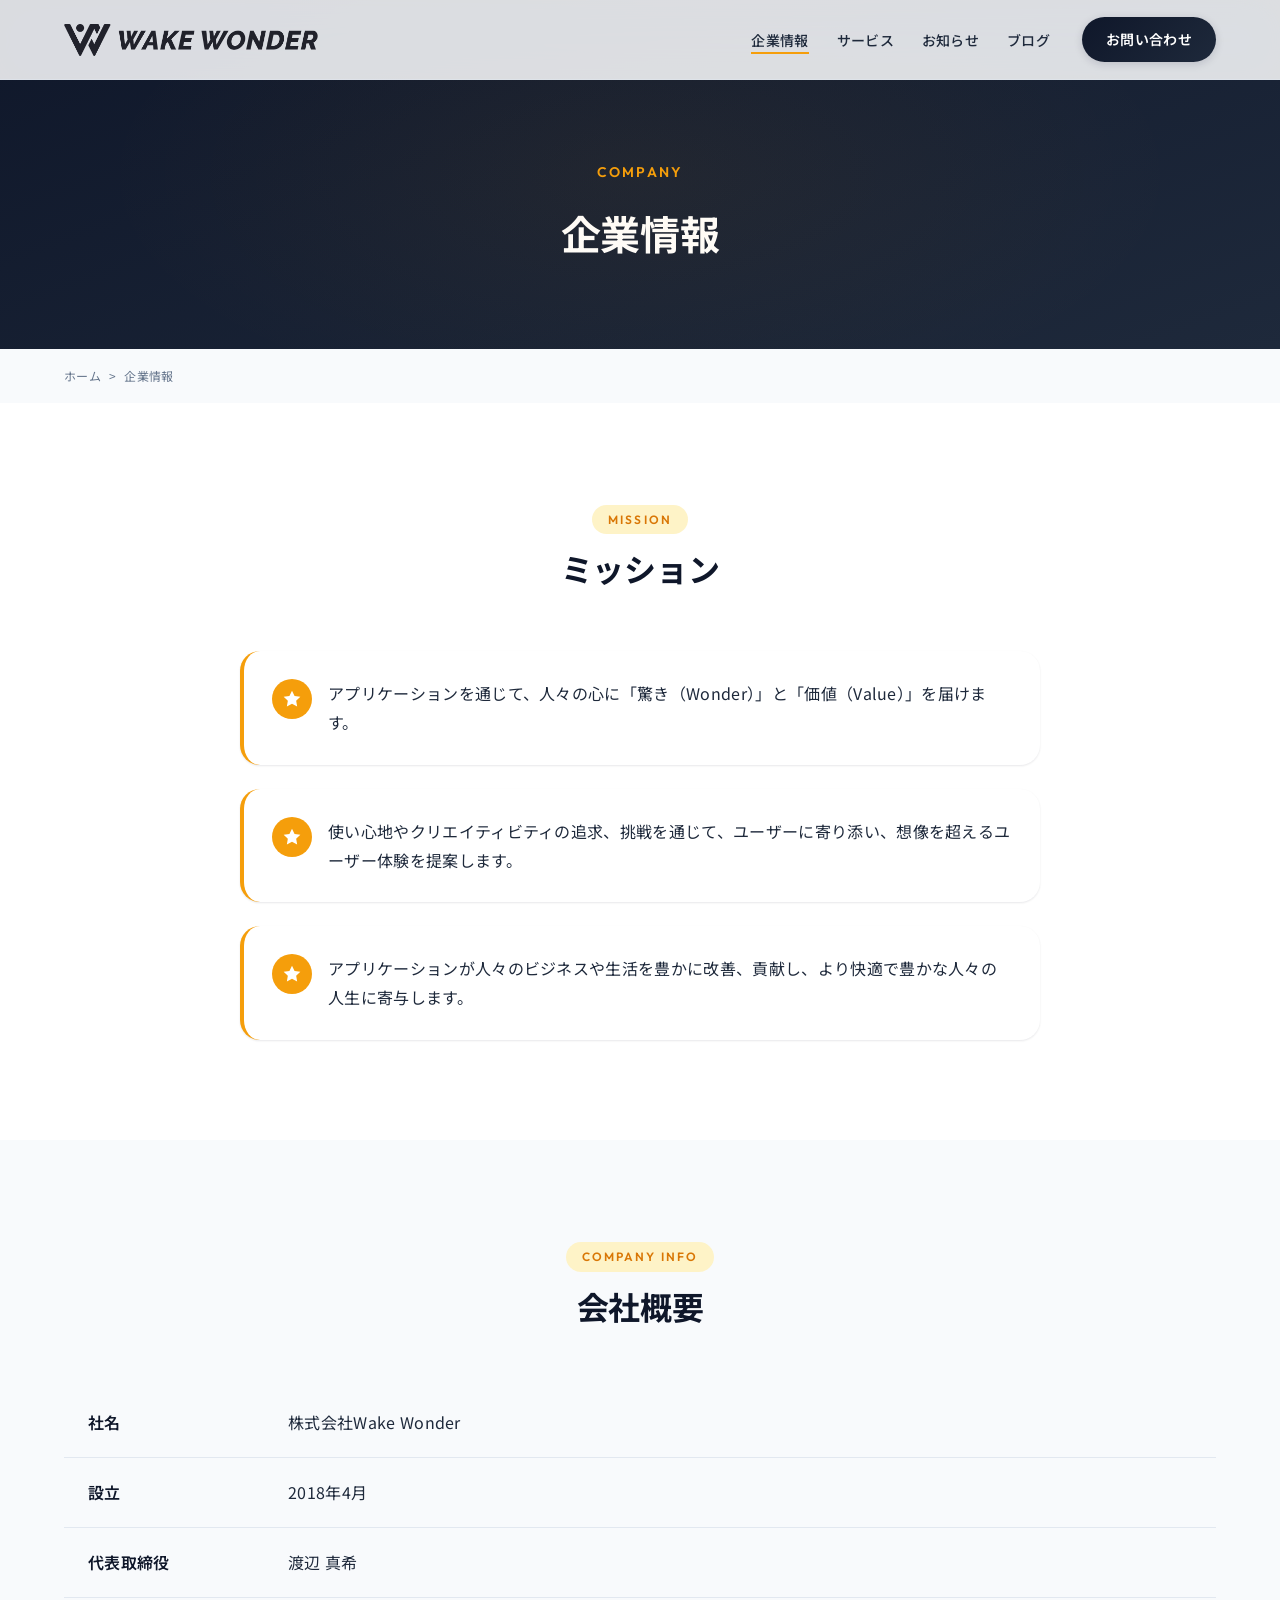
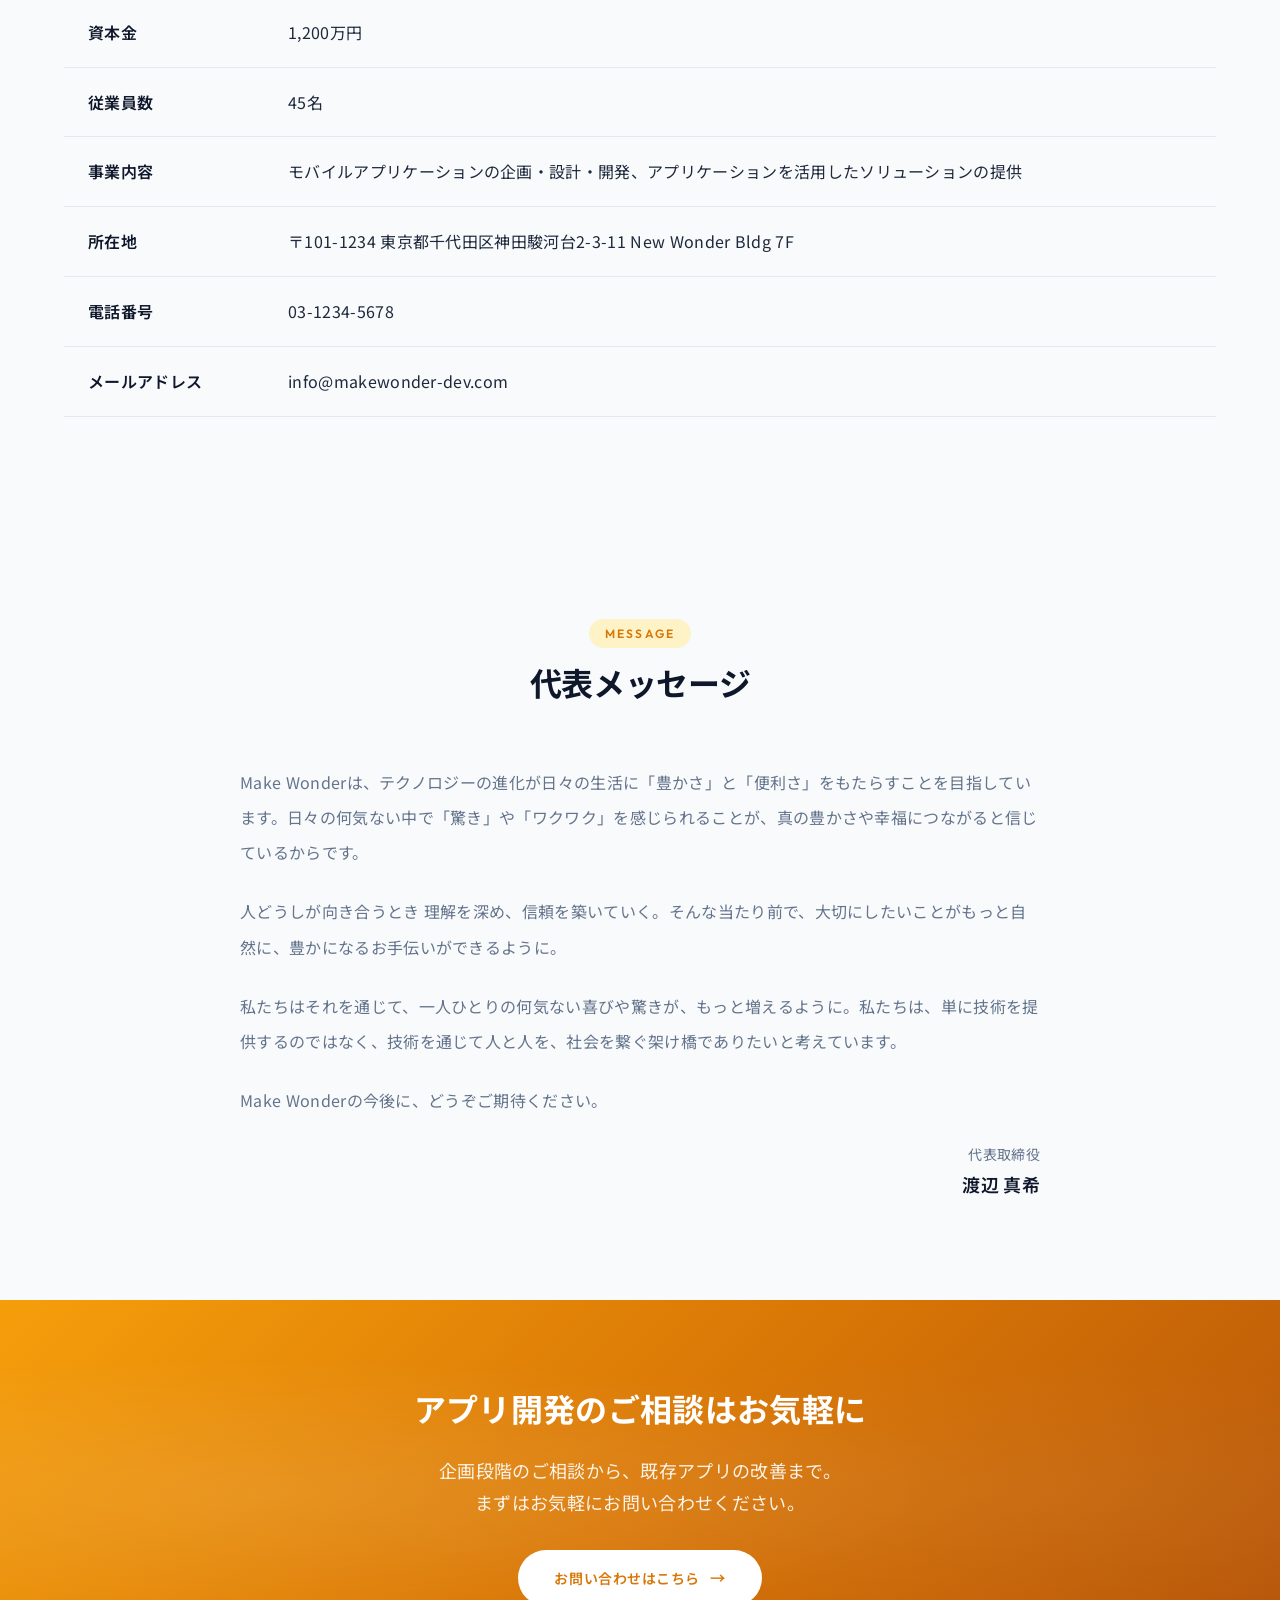
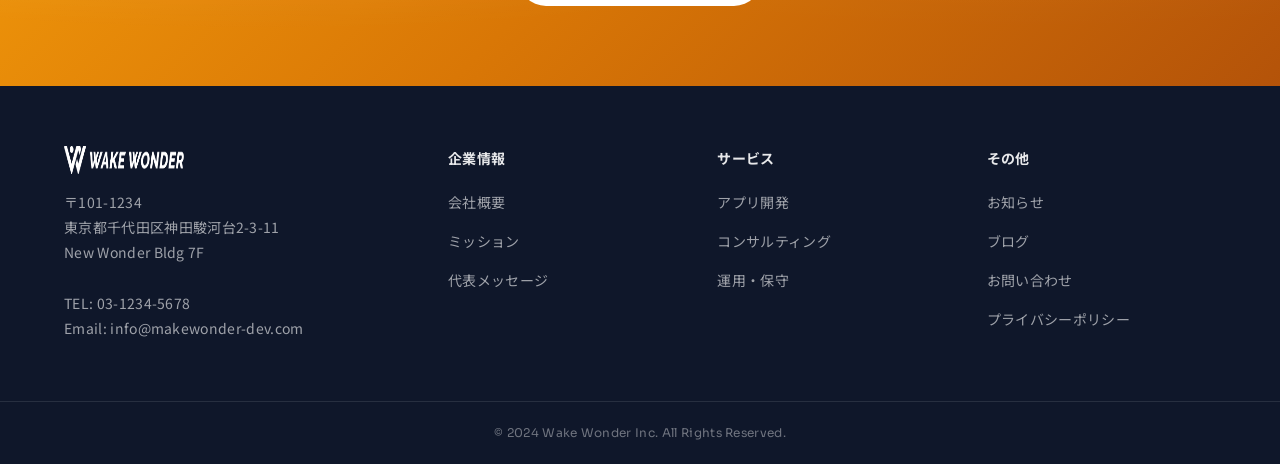
==== about.html @ 102b5c9b "Initial commit: Wake Wonder corporate site" ====
<!DOCTYPE html>
<html lang="ja">
<head>
  <meta charset="UTF-8">
  <meta name="viewport" content="width=device-width, initial-scale=1.0">
  <title>企業情報 | 株式会社Wake Wonder</title>
  <meta name="description" content="株式会社Wake Wonderの企業情報。ミッション、会社概要、代表メッセージをご紹介します。">
  <link rel="preconnect" href="https://fonts.googleapis.com">
  <link rel="preconnect" href="https://fonts.gstatic.com" crossorigin>
  <link href="https://fonts.googleapis.com/css2?family=Outfit:wght@400;600;700&family=Sora:wght@400;600;700&family=Noto+Sans+JP:wght@400;500;700&display=swap" rel="stylesheet">
  <link rel="stylesheet" href="css/style.css">
  <link rel="icon" href="images/favicon.svg" type="image/svg+xml">
  <meta property="og:title" content="企業情報 | 株式会社Wake Wonder">
  <meta property="og:description" content="株式会社Wake Wonderの企業情報。ミッション、会社概要、代表メッセージをご紹介します。">
  <meta property="og:type" content="website">
  <meta property="og:image" content="images/og-image.png">
  <meta name="twitter:card" content="summary_large_image">
</head>
<body>
  <div class="loading" id="loading"><div class="loading-spinner"></div></div>
  <a href="#main-content" class="skip-link">メインコンテンツへスキップ</a>
  <!-- Header -->
  <header class="header" id="header">
    <div class="header-inner">
      <a href="index.html" class="header-logo">
        <img src="images/logo.png" alt="Wake Wonder" width="120" height="32">
      </a>
      <nav class="header-nav" aria-label="メインナビゲーション">
        <ul class="header-nav__list">
          <li><a href="about.html" class="header-nav__link active">企業情報</a></li>
          <li><a href="service.html" class="header-nav__link">サービス</a></li>
          <li><a href="news.html" class="header-nav__link">お知らせ</a></li>
          <li><a href="blog.html" class="header-nav__link">ブログ</a></li>
        </ul>
        <a href="contact.html" class="header-nav__contact">お問い合わせ</a>
      </nav>
      <button class="hamburger" id="hamburger" aria-label="メニューを開く" aria-expanded="false">
        <span></span><span></span><span></span>
      </button>
    </div>
  </header>

  <!-- Mobile Nav -->
  <div class="mobile-overlay" id="mobileOverlay"></div>
  <nav class="mobile-nav" id="mobileNav" role="navigation" aria-label="モバイルナビゲーション">
    <ul class="mobile-nav__list">
      <li><a href="index.html" class="mobile-nav__link">ホーム</a></li>
      <li><a href="about.html" class="mobile-nav__link">企業情報</a></li>
      <li><a href="service.html" class="mobile-nav__link">サービス</a></li>
      <li><a href="news.html" class="mobile-nav__link">お知らせ</a></li>
      <li><a href="blog.html" class="mobile-nav__link">ブログ</a></li>
    </ul>
    <a href="contact.html" class="mobile-nav__contact">お問い合わせ</a>
  </nav>

  <main id="main-content">
    <!-- Page Header -->
    <section class="page-header">
      <span class="page-header__label">Company</span>
      <h1 class="page-header__title">企業情報</h1>
    </section>

    <!-- Breadcrumb -->
    <nav class="breadcrumb">
      <div class="container">
        <ol class="breadcrumb__list">
          <li><a href="index.html">ホーム</a></li>
          <li>企業情報</li>
        </ol>
      </div>
    </nav>

    <!-- Mission -->
    <section class="section" id="mission">
      <div class="container">
        <div class="section-header fade-in">
          <span class="section-label">Mission</span>
          <h2 class="section-title">ミッション</h2>
        </div>
        <div class="mission-list fade-in">
          <div class="mission-item">
            <div class="mission-item__icon"><svg viewBox="0 0 24 24" width="20" height="20" fill="currentColor"><polygon points="12 2 15.09 8.26 22 9.27 17 14.14 18.18 21.02 12 17.77 5.82 21.02 7 14.14 2 9.27 8.91 8.26"/></svg></div>
            <p class="mission-item__text">アプリケーションを通じて、人々の心に「驚き（Wonder）」と「価値（Value）」を届けます。</p>
          </div>
          <div class="mission-item">
            <div class="mission-item__icon"><svg viewBox="0 0 24 24" width="20" height="20" fill="currentColor"><polygon points="12 2 15.09 8.26 22 9.27 17 14.14 18.18 21.02 12 17.77 5.82 21.02 7 14.14 2 9.27 8.91 8.26"/></svg></div>
            <p class="mission-item__text">使い心地やクリエイティビティの追求、挑戦を通じて、ユーザーに寄り添い、想像を超えるユーザー体験を提案します。</p>
          </div>
          <div class="mission-item">
            <div class="mission-item__icon"><svg viewBox="0 0 24 24" width="20" height="20" fill="currentColor"><polygon points="12 2 15.09 8.26 22 9.27 17 14.14 18.18 21.02 12 17.77 5.82 21.02 7 14.14 2 9.27 8.91 8.26"/></svg></div>
            <p class="mission-item__text">アプリケーションが人々のビジネスや生活を豊かに改善、貢献し、より快適で豊かな人々の人生に寄与します。</p>
          </div>
        </div>
      </div>
    </section>

    <!-- Company Info -->
    <section class="section section--bg-light">
      <div class="container">
        <div class="section-header fade-in">
          <span class="section-label">Company Info</span>
          <h2 class="section-title">会社概要</h2>
        </div>
        <div class="fade-in">
          <table class="company-table">
            <tbody>
              <tr><th>社名</th><td>株式会社Wake Wonder</td></tr>
              <tr><th>設立</th><td>2018年4月</td></tr>
              <tr><th>代表取締役</th><td>渡辺 真希</td></tr>
              <tr><th>資本金</th><td>1,200万円</td></tr>
              <tr><th>従業員数</th><td>45名</td></tr>
              <tr><th>事業内容</th><td>モバイルアプリケーションの企画・設計・開発、アプリケーションを活用したソリューションの提供</td></tr>
              <tr><th>所在地</th><td>〒101-1234 東京都千代田区神田駿河台2-3-11 New Wonder Bldg 7F</td></tr>
              <tr><th>電話番号</th><td>03-1234-5678</td></tr>
              <tr><th>メールアドレス</th><td>info@makewonder-dev.com</td></tr>
            </tbody>
          </table>
        </div>
      </div>
    </section>

    <!-- CEO Message -->
    <section class="section message-section" id="message">
      <div class="container">
        <div class="section-header fade-in">
          <span class="section-label">Message</span>
          <h2 class="section-title">代表メッセージ</h2>
        </div>
        <div class="message-inner fade-in">
          <p class="message-text">Make Wonderは、テクノロジーの進化が日々の生活に「豊かさ」と「便利さ」をもたらすことを目指しています。日々の何気ない中で「驚き」や「ワクワク」を感じられることが、真の豊かさや幸福につながると信じているからです。</p>
          <p class="message-text">人どうしが向き合うとき 理解を深め、信頼を築いていく。そんな当たり前で、大切にしたいことがもっと自然に、豊かになるお手伝いができるように。</p>
          <p class="message-text">私たちはそれを通じて、一人ひとりの何気ない喜びや驚きが、もっと増えるように。私たちは、単に技術を提供するのではなく、技術を通じて人と人を、社会を繋ぐ架け橋でありたいと考えています。</p>
          <p class="message-text">Make Wonderの今後に、どうぞご期待ください。</p>
          <div class="message-name">
            <span>代表取締役</span>
            渡辺 真希
          </div>
        </div>
      </div>
    </section>

    <!-- CTA -->
    <section class="cta">
      <div class="container fade-in">
        <h2 class="cta__title">アプリ開発のご相談はお気軽に</h2>
        <p class="cta__text">企画段階のご相談から、既存アプリの改善まで。<br>まずはお気軽にお問い合わせください。</p>
        <a href="contact.html" class="btn btn-arrow">お問い合わせはこちら</a>
      </div>
    </section>
  </main>

  <!-- Footer -->
  <footer class="footer" aria-label="フッターナビゲーション">
    <div class="footer-inner">
      <div class="footer-brand">
        <div class="footer-brand__logo">
          <img src="images/logo.png" alt="Wake Wonder" width="120" height="32">
        </div>
        <p class="footer-brand__address">
          〒101-1234<br>東京都千代田区神田駿河台2-3-11<br>New Wonder Bldg 7F<br><br>
          TEL: 03-1234-5678<br>Email: info@makewonder-dev.com
        </p>
      </div>
      <div class="footer-nav">
        <h3 class="footer-nav__title">企業情報</h3>
        <ul class="footer-nav__list">
          <li><a href="about.html" class="footer-nav__link">会社概要</a></li>
          <li><a href="about.html#mission" class="footer-nav__link">ミッション</a></li>
          <li><a href="about.html#message" class="footer-nav__link">代表メッセージ</a></li>
        </ul>
      </div>
      <div class="footer-nav">
        <h3 class="footer-nav__title">サービス</h3>
        <ul class="footer-nav__list">
          <li><a href="service.html" class="footer-nav__link">アプリ開発</a></li>
          <li><a href="service.html" class="footer-nav__link">コンサルティング</a></li>
          <li><a href="service.html" class="footer-nav__link">運用・保守</a></li>
        </ul>
      </div>
      <div class="footer-nav">
        <h3 class="footer-nav__title">その他</h3>
        <ul class="footer-nav__list">
          <li><a href="news.html" class="footer-nav__link">お知らせ</a></li>
          <li><a href="blog.html" class="footer-nav__link">ブログ</a></li>
          <li><a href="contact.html" class="footer-nav__link">お問い合わせ</a></li>
          <li><a href="privacy.html" class="footer-nav__link">プライバシーポリシー</a></li>
        </ul>
      </div>
    </div>
    <div class="footer-bottom">
      <p class="footer-bottom__text">&copy; 2024 Wake Wonder Inc. All Rights Reserved.</p>
    </div>
  </footer>
  <script src="js/main.js"></script>
  <button class="page-top" id="pageTop" aria-label="ページトップへ戻る">
    <svg width="20" height="20" viewBox="0 0 24 24" fill="none" stroke="currentColor" stroke-width="2.5" stroke-linecap="round" stroke-linejoin="round"><path d="m18 15-6-6-6 6"/></svg>
  </button>
</body>
</html>
---- css/style.css ----
/* ============================================
   Wake Wonder Corporate Site - Global Styles
   ============================================ */

/* --- CSS Variables --- */
:root {
  --color-primary: #0f172a;
  --color-primary-light: #1e293b;
  --color-accent: #f59e0b;
  --color-accent-light: #fef3c7;
  --color-accent-dark: #d97706;
  --color-accent-glow: rgba(245, 158, 11, 0.15);
  --color-text: #1e293b;
  --color-text-light: #64748b;
  --color-text-white: #ffffff;
  --color-bg: #ffffff;
  --color-bg-light: #f8fafc;
  --color-bg-warm: #fffbeb;
  --color-bg-dark: #0f172a;
  --color-border: #e2e8f0;
  --color-border-light: #f1f5f9;
  --font-family: "Noto Sans JP", "Hiragino Kaku Gothic ProN", "Hiragino Sans", Meiryo, sans-serif;
  --font-family-en: "Sora", "Helvetica Neue", sans-serif;
  --font-family-display: "Outfit", var(--font-family-en);
  --font-size-xs: 0.75rem;
  --font-size-sm: 0.875rem;
  --font-size-base: 1rem;
  --font-size-md: 1.125rem;
  --font-size-lg: 1.25rem;
  --font-size-xl: 1.5rem;
  --font-size-2xl: 2rem;
  --font-size-3xl: 2.5rem;
  --font-size-4xl: 3rem;
  --max-width: 1200px;
  --header-height: 80px;
  --section-padding: 100px;
  --border-radius: 12px;
  --border-radius-lg: 20px;
  --transition: 0.35s cubic-bezier(0.4, 0, 0.2, 1);
  --transition-bounce: 0.5s cubic-bezier(0.34, 1.56, 0.64, 1);
  --shadow-sm: 0 1px 3px rgba(15, 23, 42, 0.04), 0 1px 2px rgba(15, 23, 42, 0.06);
  --shadow-md: 0 4px 6px rgba(15, 23, 42, 0.04), 0 10px 15px rgba(15, 23, 42, 0.08);
  --shadow-lg: 0 10px 25px rgba(15, 23, 42, 0.06), 0 20px 48px rgba(15, 23, 42, 0.1);
  --shadow-glow: 0 0 0 1px var(--color-accent-glow), 0 4px 24px var(--color-accent-glow);
}

/* --- Reset & Base --- */
*,
*::before,
*::after {
  margin: 0;
  padding: 0;
  box-sizing: border-box;
}

html {
  scroll-behavior: smooth;
  font-size: 16px;
}

body {
  font-family: var(--font-family);
  color: var(--color-text);
  background-color: var(--color-bg);
  line-height: 1.8;
  -webkit-font-smoothing: antialiased;
  -moz-osx-font-smoothing: grayscale;
  overflow-x: hidden;
  letter-spacing: 0.02em;
}

img {
  max-width: 100%;
  height: auto;
  display: block;
}

a {
  color: inherit;
  text-decoration: none;
  transition: var(--transition);
}

ul, ol {
  list-style: none;
}

button {
  border: none;
  background: none;
  cursor: pointer;
  font-family: inherit;
}

/* --- Skip Link --- */
.skip-link {
  position: absolute;
  top: -100%;
  left: 16px;
  background: var(--color-accent);
  color: #fff;
  padding: 12px 24px;
  border-radius: 0 0 8px 8px;
  z-index: 9999;
  font-weight: 600;
  transition: top 0.3s ease;
}
.skip-link:focus {
  top: 0;
}

/* --- Focus Visible --- */
*:focus-visible {
  outline: 3px solid var(--color-accent);
  outline-offset: 2px;
}

/* --- Utility --- */
.container {
  width: 100%;
  max-width: var(--max-width);
  margin: 0 auto;
  padding: 0 24px;
}

.section {
  padding: var(--section-padding) 0;
}

.section--bg-light {
  background-color: var(--color-bg-light);
}

.section-header {
  text-align: center;
  margin-bottom: 60px;
}

.section-label {
  display: inline-block;
  font-family: var(--font-family-display);
  font-size: var(--font-size-xs);
  font-weight: 600;
  color: var(--color-accent-dark);
  letter-spacing: 0.18em;
  text-transform: uppercase;
  margin-bottom: 12px;
  background: var(--color-accent-light);
  padding: 4px 16px;
  border-radius: 50px;
}

.section-title {
  font-size: var(--font-size-2xl);
  font-weight: 700;
  color: var(--color-primary);
  line-height: 1.4;
  letter-spacing: -0.01em;
}

.section-title--white {
  color: var(--color-text-white);
}

.pc-only { display: inline; }
.sp-only { display: none; }

.btn {
  display: inline-flex;
  align-items: center;
  justify-content: center;
  gap: 10px;
  padding: 14px 36px;
  font-size: var(--font-size-sm);
  font-weight: 600;
  border-radius: 50px;
  transition: var(--transition);
  letter-spacing: 0.04em;
  position: relative;
  overflow: hidden;
}

.btn-primary {
  background: linear-gradient(135deg, var(--color-accent) 0%, var(--color-accent-dark) 100%);
  color: var(--color-text-white);
  box-shadow: 0 2px 12px rgba(245, 158, 11, 0.25);
}

.btn-primary:hover {
  transform: translateY(-2px);
  box-shadow: 0 6px 24px rgba(245, 158, 11, 0.35);
  filter: brightness(1.05);
}

.btn-outline {
  background-color: transparent;
  color: var(--color-primary);
  border: 1.5px solid var(--color-border);
}

.btn-outline:hover {
  background-color: var(--color-primary);
  color: var(--color-text-white);
  border-color: var(--color-primary);
  transform: translateY(-2px);
  box-shadow: var(--shadow-md);
}

.btn-outline--white {
  color: var(--color-text-white);
  border-color: rgba(255, 255, 255, 0.4);
}

.btn-outline--white:hover {
  background-color: var(--color-text-white);
  color: var(--color-primary);
  border-color: var(--color-text-white);
}

.btn-arrow::after {
  content: "\2192";
  font-size: 1.1em;
  transition: transform var(--transition);
}

.btn-arrow:hover::after {
  transform: translateX(5px);
}

/* --- Loading Overlay --- */
.loading {
  position: fixed;
  top: 0;
  left: 0;
  width: 100%;
  height: 100%;
  background: var(--color-bg);
  display: flex;
  align-items: center;
  justify-content: center;
  z-index: 10000;
  transition: opacity 0.5s ease, visibility 0.5s ease;
}
.loading.hidden {
  opacity: 0;
  visibility: hidden;
}
.loading-spinner {
  width: 40px;
  height: 40px;
  border: 3px solid var(--color-border-light);
  border-top-color: var(--color-accent);
  border-radius: 50%;
  animation: spin 0.7s linear infinite;
}
@keyframes spin {
  to { transform: rotate(360deg); }
}

/* --- Page Top Button --- */
.page-top {
  position: fixed;
  bottom: 32px;
  right: 32px;
  width: 48px;
  height: 48px;
  background: var(--color-primary);
  color: var(--color-text-white);
  border-radius: 14px;
  display: flex;
  align-items: center;
  justify-content: center;
  font-size: 20px;
  z-index: 900;
  opacity: 0;
  visibility: hidden;
  transition: var(--transition);
  box-shadow: var(--shadow-lg);
  cursor: pointer;
  border: none;
  transform: translateY(16px);
}
.page-top.visible {
  opacity: 1;
  visibility: visible;
  transform: translateY(0);
}
.page-top:hover {
  background: var(--color-accent);
  transform: translateY(-4px);
  box-shadow: 0 8px 24px rgba(245, 158, 11, 0.3);
}

/* --- Header --- */
.header {
  position: fixed;
  top: 0;
  left: 0;
  width: 100%;
  height: var(--header-height);
  background-color: rgba(255, 255, 255, 0.85);
  backdrop-filter: blur(20px) saturate(180%);
  -webkit-backdrop-filter: blur(20px) saturate(180%);
  z-index: 1000;
  border-bottom: 1px solid rgba(226, 232, 240, 0.6);
  transition: var(--transition);
}

.header-inner {
  display: flex;
  align-items: center;
  justify-content: space-between;
  height: 100%;
  max-width: var(--max-width);
  margin: 0 auto;
  padding: 0 24px;
}

.header-logo img {
  height: 32px;
  width: auto;
}

.header-nav {
  display: flex;
  align-items: center;
  gap: 32px;
}

.header-nav__list {
  display: flex;
  gap: 28px;
}

.header-nav__link {
  font-size: var(--font-size-sm);
  font-weight: 500;
  color: var(--color-text);
  position: relative;
  padding: 4px 0;
}

.header-nav__link::after {
  content: "";
  position: absolute;
  bottom: 0;
  left: 0;
  width: 0;
  height: 2px;
  background-color: var(--color-accent);
  transition: width var(--transition);
}

.header-nav__link:hover::after,
.header-nav__link.active::after {
  width: 100%;
}

.header-nav__contact {
  padding: 10px 24px;
  font-size: var(--font-size-sm);
  background: linear-gradient(135deg, var(--color-primary) 0%, var(--color-primary-light) 100%);
  color: var(--color-text-white);
  border-radius: 50px;
  font-weight: 600;
  box-shadow: 0 2px 8px rgba(15, 23, 42, 0.15);
}

.header-nav__contact:hover {
  box-shadow: 0 4px 16px rgba(15, 23, 42, 0.25);
  transform: translateY(-1px);
}

/* --- Hamburger (SP) --- */
.hamburger {
  display: none;
  flex-direction: column;
  gap: 6px;
  width: 28px;
  cursor: pointer;
  z-index: 1001;
}

.hamburger span {
  display: block;
  width: 100%;
  height: 2px;
  background-color: var(--color-primary);
  transition: var(--transition);
}

.hamburger.active span:nth-child(1) {
  transform: rotate(45deg) translate(6px, 6px);
}

.hamburger.active span:nth-child(2) {
  opacity: 0;
}

.hamburger.active span:nth-child(3) {
  transform: rotate(-45deg) translate(6px, -6px);
}

/* --- Mobile Nav --- */
.mobile-nav {
  display: none;
  position: fixed;
  top: 0;
  right: -100%;
  width: 80%;
  max-width: 400px;
  height: 100vh;
  background-color: var(--color-bg);
  z-index: 999;
  padding: 100px 32px 40px;
  transition: right 0.4s ease;
  box-shadow: var(--shadow-lg);
}

.mobile-nav.open {
  right: 0;
}

.mobile-nav__list {
  display: flex;
  flex-direction: column;
  gap: 4px;
}

.mobile-nav__link {
  display: block;
  padding: 16px 0;
  font-size: var(--font-size-md);
  font-weight: 500;
  border-bottom: 1px solid var(--color-border-light);
}

.mobile-nav__contact {
  display: block;
  text-align: center;
  margin-top: 32px;
  padding: 16px;
  background-color: var(--color-accent);
  color: var(--color-text-white);
  border-radius: 50px;
  font-weight: 600;
  font-size: var(--font-size-md);
}

.mobile-overlay {
  display: none;
  position: fixed;
  top: 0;
  left: 0;
  width: 100%;
  height: 100%;
  background-color: rgba(0, 0, 0, 0.5);
  z-index: 998;
  opacity: 0;
  transition: opacity 0.3s ease;
}

.mobile-overlay.active {
  opacity: 1;
}

/* --- Hero --- */
.hero {
  position: relative;
  min-height: 100vh;
  display: flex;
  align-items: center;
  padding-top: var(--header-height);
  background: linear-gradient(160deg, #0f172a 0%, #1e293b 40%, #0f172a 100%);
  overflow: hidden;
}

.hero::before {
  content: "";
  position: absolute;
  top: -30%;
  right: -15%;
  width: 70%;
  height: 160%;
  background: radial-gradient(ellipse, rgba(245, 158, 11, 0.1) 0%, rgba(245, 158, 11, 0.03) 40%, transparent 70%);
  pointer-events: none;
}

.hero::after {
  content: "";
  position: absolute;
  bottom: -20%;
  left: -15%;
  width: 60%;
  height: 140%;
  background: radial-gradient(ellipse, rgba(59, 130, 246, 0.06) 0%, transparent 60%);
  pointer-events: none;
  animation: float-glow 10s ease-in-out infinite alternate;
}
@keyframes float-glow {
  0% { transform: translate(0, 0) scale(1); opacity: 0.6; }
  100% { transform: translate(40px, -30px) scale(1.15); opacity: 1; }
}

.hero-pattern {
  position: absolute;
  inset: 0;
  background-image:
    radial-gradient(rgba(255, 255, 255, 0.03) 1px, transparent 1px);
  background-size: 32px 32px;
  pointer-events: none;
  mask-image: radial-gradient(ellipse 80% 60% at 50% 50%, black 40%, transparent 100%);
  -webkit-mask-image: radial-gradient(ellipse 80% 60% at 50% 50%, black 40%, transparent 100%);
}

.hero-inner {
  display: flex;
  align-items: center;
  justify-content: space-between;
  gap: 60px;
  width: 100%;
  max-width: var(--max-width);
  margin: 0 auto;
  padding: 0 24px;
}

.hero-content {
  flex: 1;
  max-width: 560px;
}

.hero-catchcopy {
  font-size: clamp(1.75rem, 4vw, 2.75rem);
  font-weight: 700;
  color: var(--color-text-white);
  line-height: 1.5;
  margin-bottom: 24px;
  letter-spacing: -0.02em;
}

.hero-catchcopy .accent {
  color: var(--color-accent);
  background: linear-gradient(135deg, #f59e0b, #fbbf24);
  -webkit-background-clip: text;
  -webkit-text-fill-color: transparent;
  background-clip: text;
}

.hero-description {
  font-size: var(--font-size-md);
  color: rgba(255, 255, 255, 0.75);
  line-height: 1.8;
  margin-bottom: 40px;
}

.hero-buttons {
  display: flex;
  gap: 16px;
  flex-wrap: wrap;
}

.hero-visual {
  flex: 1;
  max-width: 480px;
  display: flex;
  justify-content: center;
  align-items: center;
}

.hero-visual img {
  width: 100%;
  max-width: 400px;
  filter: drop-shadow(0 20px 60px rgba(0, 0, 0, 0.4)) drop-shadow(0 0 80px rgba(245, 158, 11, 0.08));
  animation: float 6s ease-in-out infinite;
}
@keyframes float {
  0%, 100% { transform: translateY(0) rotate(0deg); }
  50% { transform: translateY(-14px) rotate(0.5deg); }
}

/* --- About (Top) --- */
.about-top {
  background-color: var(--color-bg-light);
}

.about-top__inner {
  display: flex;
  align-items: center;
  gap: 60px;
}

.about-top__image {
  flex: 1;
  border-radius: var(--border-radius-lg);
  overflow: hidden;
}

.about-top__image img {
  width: 100%;
  border-radius: var(--border-radius-lg);
}

.about-top__content {
  flex: 1;
}

.about-top__text {
  font-size: var(--font-size-base);
  color: var(--color-text-light);
  margin-bottom: 32px;
  line-height: 2;
}

/* --- Numbers / Counter Section --- */
.numbers {
  background-color: var(--color-bg);
  padding: 72px 0;
  position: relative;
}
.numbers::before {
  content: "";
  position: absolute;
  inset: 0;
  background: linear-gradient(180deg, var(--color-bg-light) 0%, var(--color-bg) 100%);
  pointer-events: none;
}
.numbers .container {
  position: relative;
}
.numbers-grid {
  display: grid;
  grid-template-columns: repeat(4, 1fr);
  gap: 32px;
  text-align: center;
}
.numbers-item {
  position: relative;
  padding: 24px 16px;
}
.numbers-item::after {
  content: "";
  position: absolute;
  right: 0;
  top: 20%;
  height: 60%;
  width: 1px;
  background: var(--color-border);
}
.numbers-item:last-child::after {
  display: none;
}
.numbers-item__value {
  font-family: var(--font-family-display);
  font-size: var(--font-size-4xl);
  font-weight: 700;
  color: var(--color-accent);
  line-height: 1.2;
  letter-spacing: -0.02em;
}
.numbers-item__value .unit {
  font-size: var(--font-size-lg);
  margin-left: 4px;
}
.numbers-item__label {
  font-size: var(--font-size-sm);
  color: var(--color-text-light);
  margin-top: 8px;
}

/* --- Service (Top) --- */
.service-cards {
  display: grid;
  grid-template-columns: repeat(3, 1fr);
  gap: 32px;
}

.service-card {
  background-color: var(--color-bg);
  border: 1px solid var(--color-border-light);
  border-radius: var(--border-radius-lg);
  padding: 44px 32px;
  text-align: center;
  transition: var(--transition);
  position: relative;
}

.service-card::before {
  content: "";
  position: absolute;
  top: 0;
  left: 0;
  right: 0;
  height: 3px;
  background: linear-gradient(90deg, var(--color-accent), var(--color-accent-dark));
  border-radius: var(--border-radius-lg) var(--border-radius-lg) 0 0;
  opacity: 0;
  transition: opacity var(--transition);
}

.service-card:hover {
  transform: translateY(-6px);
  box-shadow: var(--shadow-lg);
  border-color: transparent;
}

.service-card:hover::before {
  opacity: 1;
}

.service-card__icon {
  width: 64px;
  height: 64px;
  margin: 0 auto 24px;
  background: linear-gradient(135deg, var(--color-accent-light) 0%, var(--color-bg-warm) 100%);
  border-radius: 16px;
  display: flex;
  align-items: center;
  justify-content: center;
  font-size: 28px;
  transition: var(--transition);
}

.service-card:hover .service-card__icon {
  transform: scale(1.08);
}

.service-card__icon svg {
  width: 32px;
  height: 32px;
  stroke: var(--color-accent-dark);
  fill: none;
  stroke-width: 1.5;
  stroke-linecap: round;
  stroke-linejoin: round;
}

.service-card__title {
  font-size: var(--font-size-lg);
  font-weight: 700;
  color: var(--color-primary);
  margin-bottom: 12px;
}

.service-card__text {
  font-size: var(--font-size-sm);
  color: var(--color-text-light);
  line-height: 1.8;
}

/* --- Product (OHAI) --- */
.product {
  background: linear-gradient(160deg, #0f172a 0%, #1e293b 50%, #0f172a 100%);
  color: var(--color-text-white);
  position: relative;
  overflow: hidden;
}

.product::before {
  content: "";
  position: absolute;
  top: 0;
  right: 0;
  width: 50%;
  height: 100%;
  background: radial-gradient(ellipse at 70% 50%, rgba(245, 158, 11, 0.06) 0%, transparent 60%);
  pointer-events: none;
}

.product-inner {
  display: flex;
  align-items: center;
  gap: 60px;
}

.product-content {
  flex: 1;
}

.product-content .section-label {
  color: var(--color-accent);
}

.product-description {
  font-size: var(--font-size-base);
  color: rgba(255, 255, 255, 0.8);
  line-height: 2;
  margin-bottom: 32px;
}

.product-badge {
  display: inline-flex;
  align-items: center;
  gap: 8px;
  background-color: rgba(245, 166, 35, 0.15);
  border: 1px solid rgba(245, 166, 35, 0.3);
  color: var(--color-accent);
  padding: 8px 20px;
  border-radius: 50px;
  font-size: var(--font-size-sm);
  font-weight: 600;
  margin-bottom: 24px;
}

.product-visual {
  flex: 1;
  display: flex;
  justify-content: center;
}

.product-visual img {
  max-width: 380px;
  width: 100%;
  filter: drop-shadow(0 20px 40px rgba(0, 0, 0, 0.4));
}

/* --- Strength --- */
.strength-list {
  display: grid;
  grid-template-columns: repeat(2, 1fr);
  gap: 32px;
}

.strength-item {
  display: flex;
  gap: 20px;
  padding: 32px;
  background-color: var(--color-bg);
  border-radius: var(--border-radius-lg);
  border: 1px solid var(--color-border-light);
  transition: var(--transition);
}

.strength-item:hover {
  box-shadow: var(--shadow-md);
  border-color: var(--color-accent-light);
  transform: translateY(-2px);
}

.strength-item__number {
  flex-shrink: 0;
  width: 48px;
  height: 48px;
  background-color: var(--color-accent);
  color: var(--color-text-white);
  border-radius: 50%;
  display: flex;
  align-items: center;
  justify-content: center;
  font-family: var(--font-family-en);
  font-size: var(--font-size-lg);
  font-weight: 700;
}

.strength-item__title {
  font-size: var(--font-size-md);
  font-weight: 700;
  color: var(--color-primary);
  margin-bottom: 8px;
}

.strength-item__text {
  font-size: var(--font-size-sm);
  color: var(--color-text-light);
  line-height: 1.8;
}

/* --- News (Top) --- */
.news-list {
  border-top: 1px solid var(--color-border);
}

.news-item {
  display: flex;
  align-items: flex-start;
  gap: 24px;
  padding: 24px 16px;
  border-bottom: 1px solid var(--color-border);
  transition: var(--transition);
  border-radius: var(--border-radius);
  margin: 0 -16px;
}

.news-item:hover {
  background-color: var(--color-bg-light);
  border-color: transparent;
}

.news-item__date {
  flex-shrink: 0;
  font-family: var(--font-family-en);
  font-size: var(--font-size-sm);
  color: var(--color-text-light);
  min-width: 100px;
}

.news-item__tag {
  flex-shrink: 0;
  font-size: var(--font-size-xs);
  font-weight: 600;
  color: var(--color-text-white);
  background-color: var(--color-primary);
  padding: 2px 12px;
  border-radius: 50px;
}

.news-item__title {
  font-size: var(--font-size-base);
  font-weight: 500;
  flex: 1;
}

.news-item__title:hover {
  color: var(--color-accent);
}

/* --- Blog (Top) --- */
.blog-grid {
  display: grid;
  grid-template-columns: repeat(3, 1fr);
  gap: 32px;
}

.blog-card {
  border-radius: var(--border-radius-lg);
  overflow: hidden;
  background-color: var(--color-bg);
  border: 1px solid var(--color-border-light);
  transition: var(--transition);
}

.blog-card:hover {
  transform: translateY(-4px);
  box-shadow: var(--shadow-lg);
  border-color: transparent;
}

.blog-card__thumb {
  width: 100%;
  height: 200px;
  background-color: var(--color-bg-light);
  display: flex;
  align-items: center;
  justify-content: center;
  overflow: hidden;
  transition: var(--transition);
}

.blog-card:hover .blog-card__thumb {
  background-color: var(--color-accent-light);
}

.blog-card__thumb img {
  width: 100%;
  height: 100%;
  object-fit: cover;
}

.blog-card__thumb-placeholder {
  width: 100%;
  height: 100%;
  background: linear-gradient(135deg, var(--color-accent-light) 0%, var(--color-bg-warm) 50%, #fff5e6 100%);
  display: flex;
  align-items: center;
  justify-content: center;
  font-size: 48px;
  color: var(--color-accent);
  transition: var(--transition);
}

.blog-card:hover .blog-card__thumb-placeholder svg {
  transform: scale(1.1);
  transition: var(--transition);
}

.blog-card__thumb-placeholder svg {
  width: 48px;
  height: 48px;
  stroke: var(--color-accent);
  fill: none;
  stroke-width: 1.5;
}

.blog-card__body {
  padding: 24px;
}

.blog-card__date {
  font-family: var(--font-family-en);
  font-size: var(--font-size-xs);
  color: var(--color-text-light);
  margin-bottom: 8px;
}

.blog-card__title {
  font-size: var(--font-size-base);
  font-weight: 600;
  color: var(--color-primary);
  line-height: 1.6;
  display: -webkit-box;
  -webkit-line-clamp: 2;
  -webkit-box-orient: vertical;
  overflow: hidden;
}

/* --- Testimonials / Case Studies --- */
.testimonials {
  background-color: var(--color-bg-light);
}
.testimonial-grid {
  display: grid;
  grid-template-columns: repeat(3, 1fr);
  gap: 32px;
}
.testimonial-card {
  background: var(--color-bg);
  border-radius: var(--border-radius-lg);
  padding: 36px;
  border: 1px solid var(--color-border-light);
  position: relative;
  transition: var(--transition);
}

.testimonial-card:hover {
  box-shadow: var(--shadow-md);
  transform: translateY(-2px);
}
.testimonial-card__quote {
  font-size: var(--font-size-base);
  color: var(--color-text);
  line-height: 1.8;
  margin-bottom: 24px;
  position: relative;
  padding-left: 24px;
}
.testimonial-card__quote::before {
  content: "\201C";
  position: absolute;
  left: 0;
  top: -4px;
  font-size: 2rem;
  color: var(--color-accent);
  font-family: serif;
  line-height: 1;
}
.testimonial-card__author {
  display: flex;
  align-items: center;
  gap: 12px;
}
.testimonial-card__avatar {
  width: 40px;
  height: 40px;
  border-radius: 50%;
  background: var(--color-accent-light);
  display: flex;
  align-items: center;
  justify-content: center;
  font-size: var(--font-size-sm);
  font-weight: 700;
  color: var(--color-accent-dark);
}
.testimonial-card__name {
  font-size: var(--font-size-sm);
  font-weight: 600;
  color: var(--color-primary);
}
.testimonial-card__company {
  font-size: var(--font-size-xs);
  color: var(--color-text-light);
}

/* --- CTA --- */
.cta {
  background: linear-gradient(135deg, #f59e0b 0%, #d97706 50%, #b45309 100%);
  text-align: center;
  padding: 80px 24px;
  position: relative;
  overflow: hidden;
}

.cta::before {
  content: "";
  position: absolute;
  inset: 0;
  background:
    radial-gradient(ellipse at 20% 50%, rgba(255, 255, 255, 0.1) 0%, transparent 50%),
    radial-gradient(ellipse at 80% 50%, rgba(255, 255, 255, 0.05) 0%, transparent 50%);
  pointer-events: none;
}

.cta__title {
  font-size: var(--font-size-2xl);
  font-weight: 700;
  color: var(--color-text-white);
  margin-bottom: 16px;
}

.cta__text {
  font-size: var(--font-size-md);
  color: rgba(255, 255, 255, 0.9);
  margin-bottom: 32px;
}

.cta .btn {
  background-color: var(--color-text-white);
  color: var(--color-accent-dark);
}

.cta .btn:hover {
  background-color: var(--color-primary);
  color: var(--color-text-white);
}

/* --- Footer --- */
.footer {
  background-color: var(--color-bg-dark);
  color: var(--color-text-white);
  padding: 60px 0 0;
}

.footer-inner {
  display: grid;
  grid-template-columns: 1.5fr 1fr 1fr 1fr;
  gap: 40px;
  max-width: var(--max-width);
  margin: 0 auto;
  padding: 0 24px 60px;
}

.footer-brand__logo img {
  height: 28px;
  filter: brightness(0) invert(1);
  margin-bottom: 16px;
}

.footer-brand__address {
  font-size: var(--font-size-sm);
  color: rgba(255, 255, 255, 0.6);
  line-height: 1.8;
}

.footer-nav__title {
  font-size: var(--font-size-sm);
  font-weight: 700;
  margin-bottom: 16px;
  color: rgba(255, 255, 255, 0.9);
}

.footer-nav__list {
  display: flex;
  flex-direction: column;
  gap: 10px;
}

.footer-nav__link {
  font-size: var(--font-size-sm);
  color: rgba(255, 255, 255, 0.6);
}

.footer-nav__link:hover {
  color: var(--color-accent);
}

.footer-bottom {
  border-top: 1px solid rgba(255, 255, 255, 0.1);
  padding: 20px 24px;
  text-align: center;
}

.footer-bottom__text {
  font-family: var(--font-family-en);
  font-size: var(--font-size-xs);
  color: rgba(255, 255, 255, 0.4);
}

/* --- Page Header --- */
.page-header {
  padding: 160px 0 80px;
  background: linear-gradient(160deg, #0f172a 0%, #1e293b 100%);
  text-align: center;
  position: relative;
  overflow: hidden;
}

.page-header::before {
  content: "";
  position: absolute;
  top: -50%;
  left: 50%;
  transform: translateX(-50%);
  width: 120%;
  height: 200%;
  background: radial-gradient(ellipse, rgba(245, 158, 11, 0.05) 0%, transparent 50%);
  pointer-events: none;
}

.page-header__label {
  font-family: var(--font-family-display);
  font-size: var(--font-size-sm);
  color: var(--color-accent);
  letter-spacing: 0.15em;
  text-transform: uppercase;
  font-weight: 600;
  margin-bottom: 12px;
  display: block;
}

.page-header__title {
  font-size: var(--font-size-3xl);
  font-weight: 700;
  color: var(--color-text-white);
  letter-spacing: -0.01em;
}

/* --- Company Info Table --- */
.company-table {
  width: 100%;
  border-collapse: collapse;
}

.company-table tr {
  border-bottom: 1px solid var(--color-border);
}

.company-table th,
.company-table td {
  padding: 20px 24px;
  text-align: left;
  font-size: var(--font-size-base);
  vertical-align: top;
}

.company-table th {
  width: 200px;
  font-weight: 600;
  color: var(--color-primary);
  background-color: var(--color-bg-light);
}

/* --- Message --- */
.message-section {
  background-color: var(--color-bg-light);
}

.message-inner {
  max-width: 800px;
  margin: 0 auto;
}

.message-text {
  font-size: var(--font-size-base);
  line-height: 2.2;
  color: var(--color-text-light);
  margin-bottom: 24px;
}

.message-name {
  text-align: right;
  font-size: var(--font-size-md);
  font-weight: 600;
  color: var(--color-primary);
}

.message-name span {
  font-size: var(--font-size-sm);
  font-weight: 400;
  color: var(--color-text-light);
  display: block;
}

/* --- Mission --- */
.mission-list {
  max-width: 800px;
  margin: 0 auto;
  display: flex;
  flex-direction: column;
  gap: 24px;
}

.mission-item {
  display: flex;
  align-items: flex-start;
  gap: 16px;
  padding: 28px;
  background-color: var(--color-bg);
  border-radius: var(--border-radius-lg);
  border-left: 4px solid var(--color-accent);
  box-shadow: var(--shadow-sm);
  transition: var(--transition);
}

.mission-item:hover {
  box-shadow: var(--shadow-md);
  transform: translateX(4px);
}

.mission-item__icon {
  flex-shrink: 0;
  width: 40px;
  height: 40px;
  background-color: var(--color-accent);
  color: white;
  border-radius: 50%;
  display: flex;
  align-items: center;
  justify-content: center;
  font-size: 18px;
}

.mission-item__text {
  font-size: var(--font-size-base);
  line-height: 1.8;
  color: var(--color-text);
}

/* --- Service Detail --- */
.service-detail {
  display: flex;
  align-items: center;
  gap: 60px;
  margin-bottom: 80px;
}

.service-detail:nth-child(even) {
  flex-direction: row-reverse;
}

.service-detail__content {
  flex: 1;
}

.service-detail__title {
  font-size: var(--font-size-xl);
  font-weight: 700;
  color: var(--color-primary);
  margin-bottom: 16px;
}

.service-detail__text {
  font-size: var(--font-size-base);
  color: var(--color-text-light);
  line-height: 2;
  margin-bottom: 24px;
}

.service-detail__image {
  flex: 1;
  border-radius: var(--border-radius-lg);
  overflow: hidden;
  background-color: var(--color-bg-light);
  min-height: 300px;
  display: flex;
  align-items: center;
  justify-content: center;
}

.service-list {
  display: flex;
  flex-direction: column;
  gap: 8px;
}

.service-list li {
  display: flex;
  align-items: center;
  gap: 8px;
  font-size: var(--font-size-sm);
  color: var(--color-text);
}

.service-list li::before {
  content: "";
  width: 8px;
  height: 8px;
  background-color: var(--color-accent);
  border-radius: 50%;
  flex-shrink: 0;
}

/* --- Contact Form --- */
.contact-intro {
  text-align: center;
  color: var(--color-text-light);
  margin-bottom: 48px;
  max-width: 600px;
  margin-left: auto;
  margin-right: auto;
}

.contact-form {
  max-width: 700px;
  margin: 0 auto;
}

.form-group {
  margin-bottom: 24px;
}

.form-label {
  display: block;
  font-size: var(--font-size-sm);
  font-weight: 600;
  color: var(--color-primary);
  margin-bottom: 8px;
}

.form-label .required {
  color: #e74c3c;
  font-size: var(--font-size-xs);
  margin-left: 8px;
}

.form-input,
.form-textarea,
.form-select {
  width: 100%;
  padding: 14px 16px;
  font-size: var(--font-size-base);
  font-family: var(--font-family);
  border: 1px solid var(--color-border);
  border-radius: var(--border-radius);
  transition: var(--transition);
  background-color: var(--color-bg);
}

.form-input:focus,
.form-textarea:focus,
.form-select:focus {
  outline: none;
  border-color: var(--color-accent);
  box-shadow: 0 0 0 3px rgba(245, 166, 35, 0.15);
}

.form-textarea {
  resize: vertical;
  min-height: 160px;
}

.form-group--checkbox {
  margin-top: 32px;
}
.form-checkbox-label {
  display: flex;
  align-items: center;
  gap: 8px;
  font-size: var(--font-size-sm);
  color: var(--color-text);
  cursor: pointer;
}
.form-checkbox-label input[type="checkbox"] {
  width: 18px;
  height: 18px;
  accent-color: var(--color-accent);
  cursor: pointer;
  flex-shrink: 0;
}
.form-checkbox-label a {
  color: var(--color-accent);
  text-decoration: underline;
}
.form-checkbox-label a:hover {
  color: var(--color-accent-dark);
}

.form-submit {
  text-align: center;
  margin-top: 40px;
}

/* --- Breadcrumb --- */
.breadcrumb {
  padding: 16px 0;
  background-color: var(--color-bg-light);
}

.breadcrumb__list {
  display: flex;
  align-items: center;
  gap: 8px;
  font-size: var(--font-size-xs);
  color: var(--color-text-light);
}

.breadcrumb__list li + li::before {
  content: ">";
  margin-right: 8px;
}

.breadcrumb__list a:hover {
  color: var(--color-accent);
}

/* --- Blog List Page --- */
.blog-list-page .blog-grid {
  margin-bottom: 60px;
}

.blog-card__excerpt {
  font-size: var(--font-size-sm);
  color: var(--color-text-light);
  line-height: 1.7;
  margin-top: 8px;
  display: -webkit-box;
  -webkit-line-clamp: 3;
  -webkit-box-orient: vertical;
  overflow: hidden;
}

/* --- News List Page --- */
.news-list-page .news-list {
  max-width: 800px;
  margin: 0 auto;
}

/* --- Page CTA --- */
.page-cta {
  text-align: center;
  margin-top: 40px;
}

/* --- Privacy Content --- */
.privacy-content {
  max-width: 800px;
  margin: 0 auto;
}
.privacy-content > p {
  color: var(--color-text-light);
  line-height: 1.8;
  margin-bottom: 24px;
}
.privacy-content h2 {
  font-size: var(--font-size-lg);
  font-weight: 700;
  color: var(--color-primary);
  margin-bottom: 12px;
  margin-top: 40px;
}
.privacy-content ul {
  padding-left: 24px;
  color: var(--color-text-light);
  line-height: 2;
  margin-bottom: 24px;
}
.privacy-content ul li {
  list-style: disc;
}
.privacy-content .privacy-date {
  margin-top: 40px;
  text-align: right;
  color: var(--color-text-light);
}

/* --- Animations --- */
.fade-in {
  opacity: 0;
  transform: translateY(24px);
  transition: opacity 0.7s cubic-bezier(0.4, 0, 0.2, 1), transform 0.7s cubic-bezier(0.4, 0, 0.2, 1);
}

.fade-in.visible {
  opacity: 1;
  transform: translateY(0);
}

/* Stagger children inside grids */
.fade-in.visible .service-card,
.fade-in.visible .strength-item,
.fade-in.visible .blog-card,
.fade-in.visible .testimonial-card,
.fade-in.visible .numbers-item {
  animation: stagger-up 0.6s cubic-bezier(0.4, 0, 0.2, 1) both;
}

.fade-in.visible > :nth-child(1) { animation-delay: 0s; }
.fade-in.visible > :nth-child(2) { animation-delay: 0.08s; }
.fade-in.visible > :nth-child(3) { animation-delay: 0.16s; }
.fade-in.visible > :nth-child(4) { animation-delay: 0.24s; }

@keyframes stagger-up {
  from {
    opacity: 0;
    transform: translateY(20px);
  }
  to {
    opacity: 1;
    transform: translateY(0);
  }
}

/* ============================================
   Reduced Motion
   ============================================ */
@media (prefers-reduced-motion: reduce) {
  *, *::before, *::after {
    animation-duration: 0.01ms !important;
    animation-iteration-count: 1 !important;
    transition-duration: 0.01ms !important;
    scroll-behavior: auto !important;
  }
  .fade-in { opacity: 1; transform: none; }
  .hero-visual img { animation: none; }
}

/* ============================================
   Responsive
   ============================================ */
@media (max-width: 1024px) {
  .service-cards {
    grid-template-columns: repeat(2, 1fr);
  }

  .blog-grid {
    grid-template-columns: repeat(2, 1fr);
  }

  .footer-inner {
    grid-template-columns: repeat(2, 1fr);
  }

  .strength-list {
    grid-template-columns: 1fr;
  }

  .numbers-grid { grid-template-columns: repeat(2, 1fr); }
  .testimonial-grid { grid-template-columns: 1fr; }
}

@media (max-width: 768px) {
  :root {
    --section-padding: 60px;
    --header-height: 64px;
  }

  .header-nav {
    display: none;
  }

  .hamburger {
    display: flex;
  }

  .mobile-nav {
    display: block;
  }

  /* Hero */
  .hero {
    min-height: auto;
    padding: calc(var(--header-height) + 60px) 0 60px;
  }

  .hero-inner {
    flex-direction: column;
    text-align: center;
  }

  .hero-content {
    max-width: 100%;
  }

  .hero-buttons {
    justify-content: center;
  }

  .hero-visual {
    max-width: 300px;
  }

  /* About */
  .about-top__inner {
    flex-direction: column;
  }

  /* Service */
  .service-cards {
    grid-template-columns: 1fr;
  }

  .service-detail,
  .service-detail:nth-child(even) {
    flex-direction: column;
    gap: 32px;
  }

  /* Product */
  .product-inner {
    flex-direction: column;
    text-align: center;
  }

  .product-visual {
    max-width: 280px;
  }

  /* Blog */
  .blog-grid {
    grid-template-columns: 1fr;
  }

  /* News */
  .news-item {
    flex-direction: column;
    gap: 8px;
  }

  .news-item__date {
    min-width: auto;
  }

  /* Footer */
  .footer-inner {
    grid-template-columns: 1fr;
    gap: 32px;
  }

  /* Page header */
  .page-header {
    padding: 120px 0 60px;
  }

  .page-header__title {
    font-size: var(--font-size-2xl);
  }

  /* Company table */
  .company-table th,
  .company-table td {
    display: block;
    width: 100%;
    padding: 12px 16px;
  }

  .company-table th {
    padding-bottom: 4px;
  }

  /* Section title */
  .section-title {
    font-size: var(--font-size-xl);
  }

  .cta__title {
    font-size: var(--font-size-xl);
  }

  /* PC/SP visibility */
  .pc-only { display: none; }
  .sp-only { display: inline; }

  /* Numbers */
  .numbers-grid { grid-template-columns: repeat(2, 1fr); gap: 24px; }
  .numbers-item__value { font-size: var(--font-size-2xl); }

  /* Buttons */
  .cta .btn,
  .page-cta .btn,
  .form-submit .btn { width: 100%; }
  .hero-buttons .btn { width: auto; min-width: 160px; }

  /* Footer nav touch target */
  .footer-nav__link { padding: 6px 0; min-height: 44px; display: flex; align-items: center; }

  /* Mobile nav touch target */
  .mobile-nav__link { min-height: 48px; display: flex; align-items: center; }

  /* Page top button */
  .page-top { bottom: 20px; right: 20px; width: 44px; height: 44px; }
}
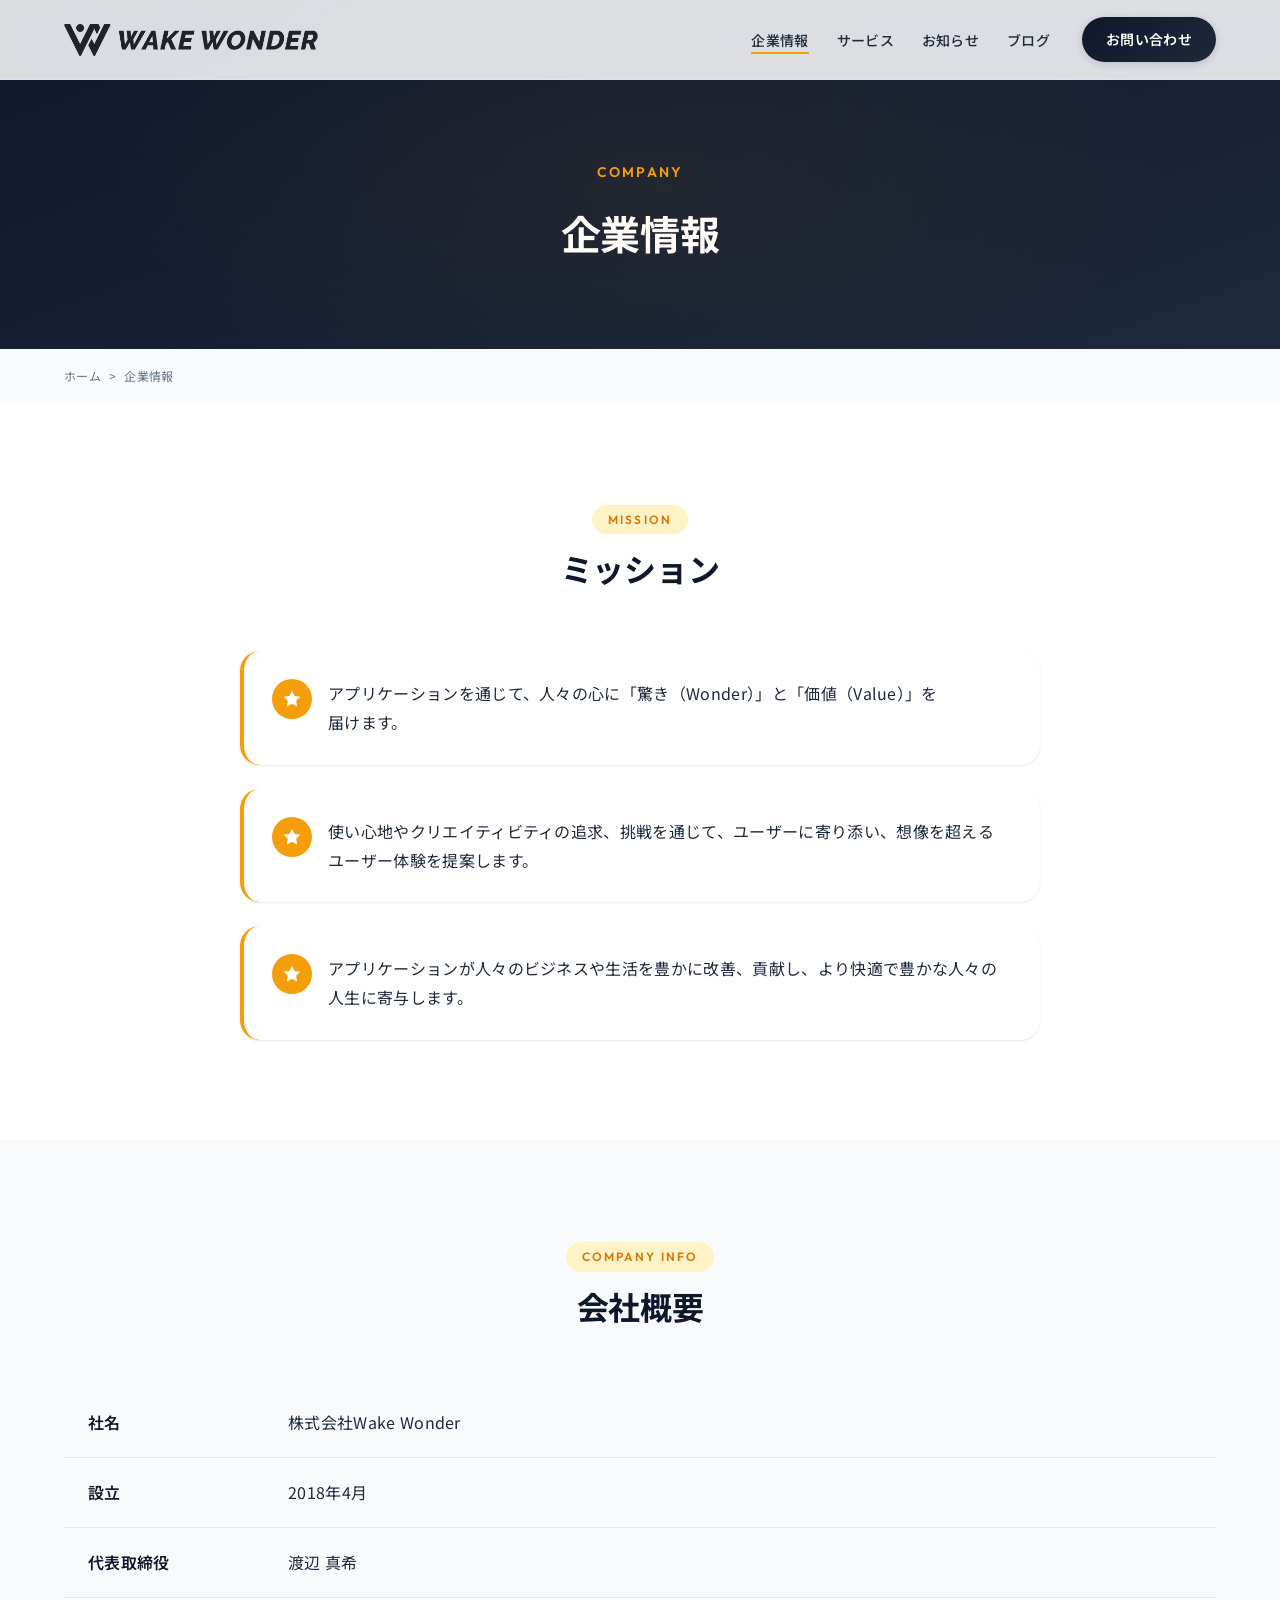
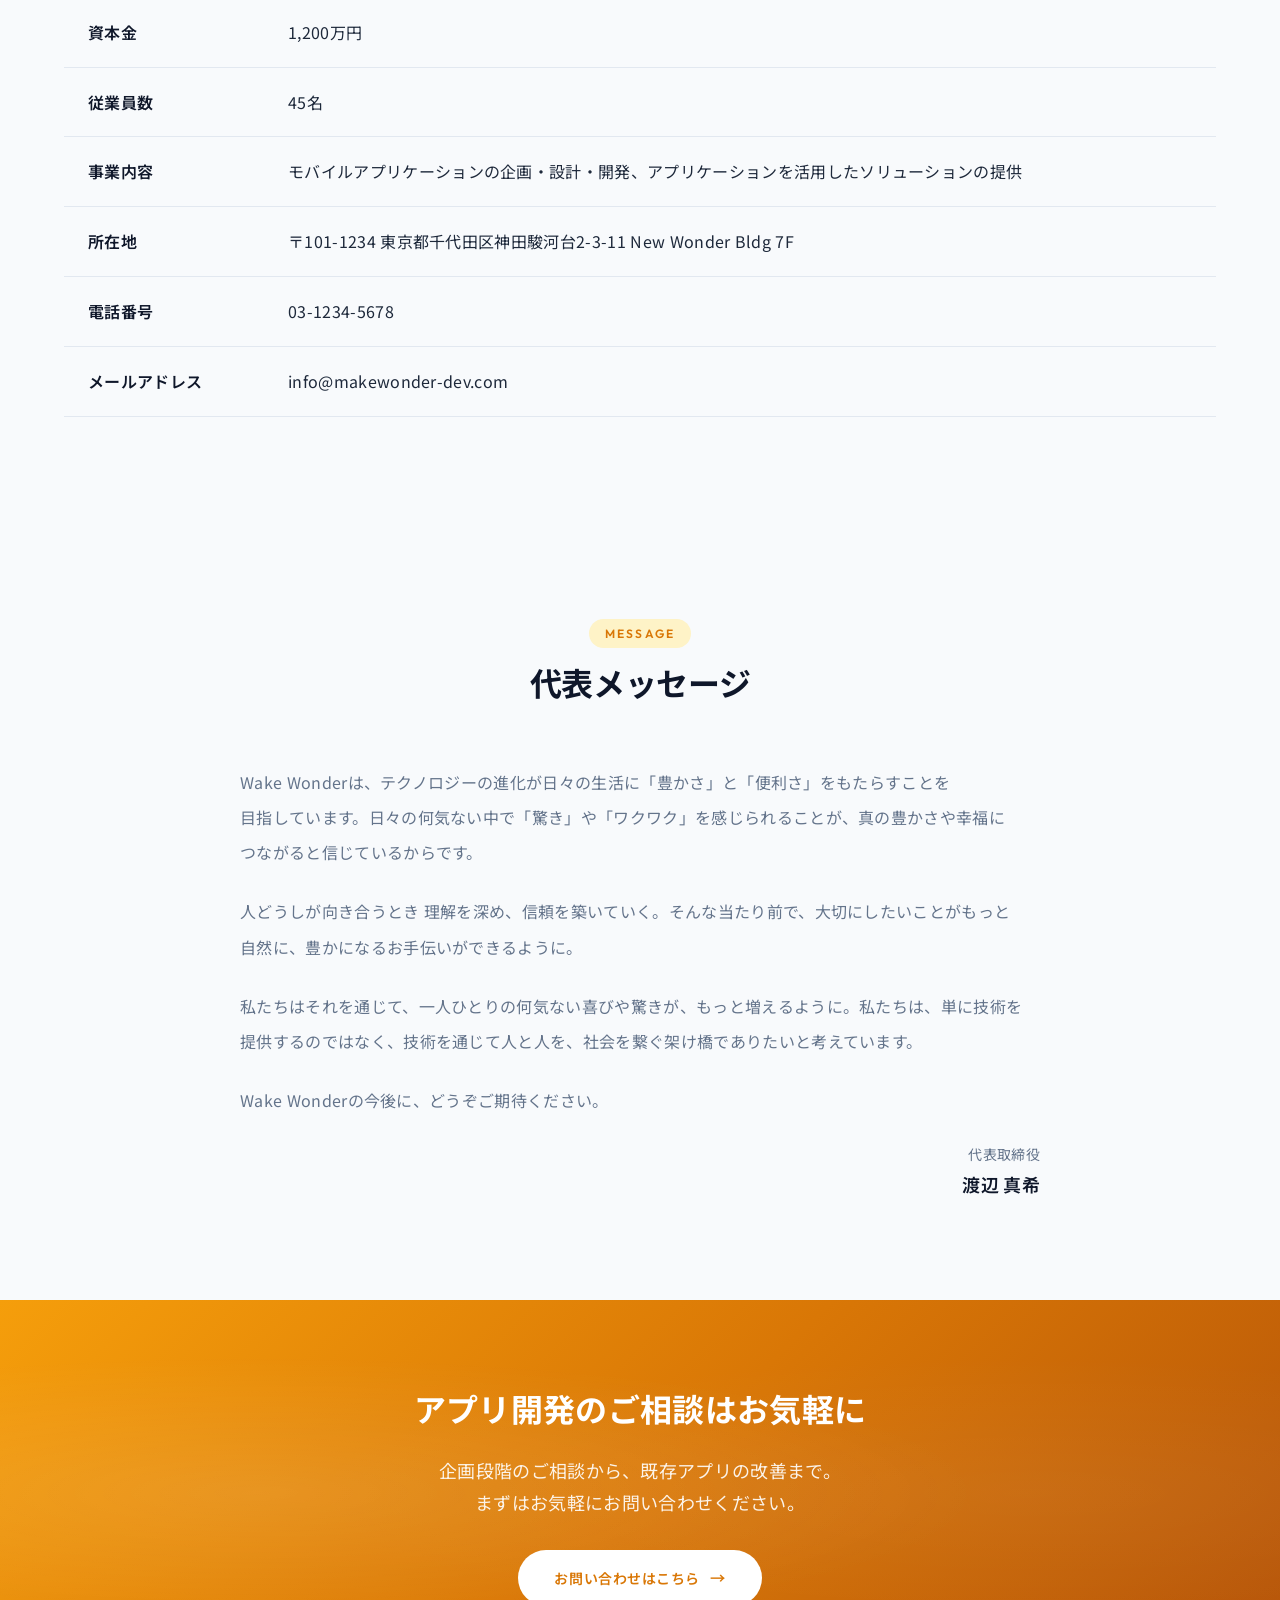
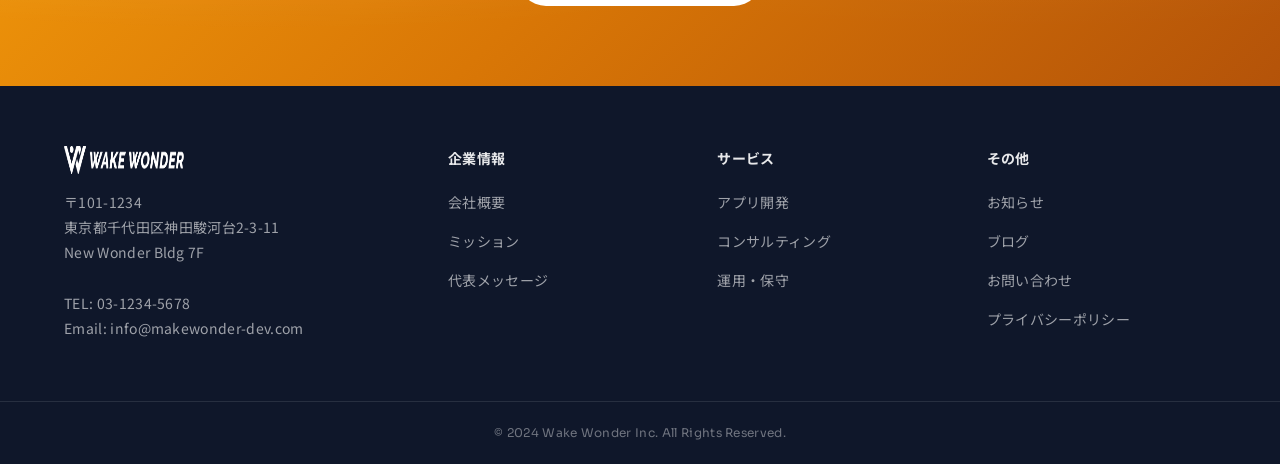
==== commit e90551c3: "fix: about.htmlの会社名誤記修正 & CSSハードコードカラーを変数化" ====
--- a/about.html
+++ b/about.html
@@ -127,10 +127,10 @@
           <h2 class="section-title">代表メッセージ</h2>
         </div>
         <div class="message-inner fade-in">
-          <p class="message-text">Make Wonderは、テクノロジーの進化が日々の生活に「豊かさ」と「便利さ」をもたらすことを目指しています。日々の何気ない中で「驚き」や「ワクワク」を感じられることが、真の豊かさや幸福につながると信じているからです。</p>
+          <p class="message-text">Wake Wonderは、テクノロジーの進化が日々の生活に「豊かさ」と「便利さ」をもたらすことを目指しています。日々の何気ない中で「驚き」や「ワクワク」を感じられることが、真の豊かさや幸福につながると信じているからです。</p>
           <p class="message-text">人どうしが向き合うとき 理解を深め、信頼を築いていく。そんな当たり前で、大切にしたいことがもっと自然に、豊かになるお手伝いができるように。</p>
           <p class="message-text">私たちはそれを通じて、一人ひとりの何気ない喜びや驚きが、もっと増えるように。私たちは、単に技術を提供するのではなく、技術を通じて人と人を、社会を繋ぐ架け橋でありたいと考えています。</p>
-          <p class="message-text">Make Wonderの今後に、どうぞご期待ください。</p>
+          <p class="message-text">Wake Wonderの今後に、どうぞご期待ください。</p>
           <div class="message-name">
             <span>代表取締役</span>
             渡辺 真希
--- a/css/style.css
+++ b/css/style.css
@@ -10,6 +10,10 @@
   --color-accent-light: #fef3c7;
   --color-accent-dark: #d97706;
   --color-accent-glow: rgba(245, 158, 11, 0.15);
+  --color-accent-alpha: rgba(245, 158, 11, 0.15);
+  --color-accent-mid: #fbbf24;
+  --color-accent-deep: #b45309;
+  --color-error: #e74c3c;
   --color-text: #1e293b;
   --color-text-light: #64748b;
   --color-text-white: #ffffff;
@@ -67,6 +71,8 @@
   -moz-osx-font-smoothing: grayscale;
   overflow-x: hidden;
   letter-spacing: 0.02em;
+  overflow-wrap: break-word;
+  word-break: auto-phrase;
 }
 
 img {
@@ -540,7 +546,7 @@
 
 .hero-catchcopy .accent {
   color: var(--color-accent);
-  background: linear-gradient(135deg, #f59e0b, #fbbf24);
+  background: linear-gradient(135deg, var(--color-accent), var(--color-accent-mid));
   -webkit-background-clip: text;
   -webkit-text-fill-color: transparent;
   background-clip: text;
@@ -791,13 +797,14 @@
   display: inline-flex;
   align-items: center;
   gap: 8px;
-  background-color: rgba(245, 166, 35, 0.15);
-  border: 1px solid rgba(245, 166, 35, 0.3);
+  background-color: var(--color-accent-alpha);
+  border: 1px solid var(--color-accent-glow);
   color: var(--color-accent);
   padding: 8px 20px;
   border-radius: 50px;
   font-size: var(--font-size-sm);
   font-weight: 600;
+  margin-top: 16px;
   margin-bottom: 24px;
 }
 
@@ -1071,7 +1078,7 @@
 
 /* --- CTA --- */
 .cta {
-  background: linear-gradient(135deg, #f59e0b 0%, #d97706 50%, #b45309 100%);
+  background: linear-gradient(135deg, var(--color-accent) 0%, var(--color-accent-dark) 50%, var(--color-accent-deep) 100%);
   text-align: center;
   padding: 80px 24px;
   position: relative;
@@ -1405,7 +1412,7 @@
 }
 
 .form-label .required {
-  color: #e74c3c;
+  color: var(--color-error);
   font-size: var(--font-size-xs);
   margin-left: 8px;
 }
@@ -1682,6 +1689,10 @@
     gap: 32px;
   }
 
+  .service-detail__image {
+    display: none;
+  }
+
   /* Product */
   .product-inner {
     flex-direction: column;
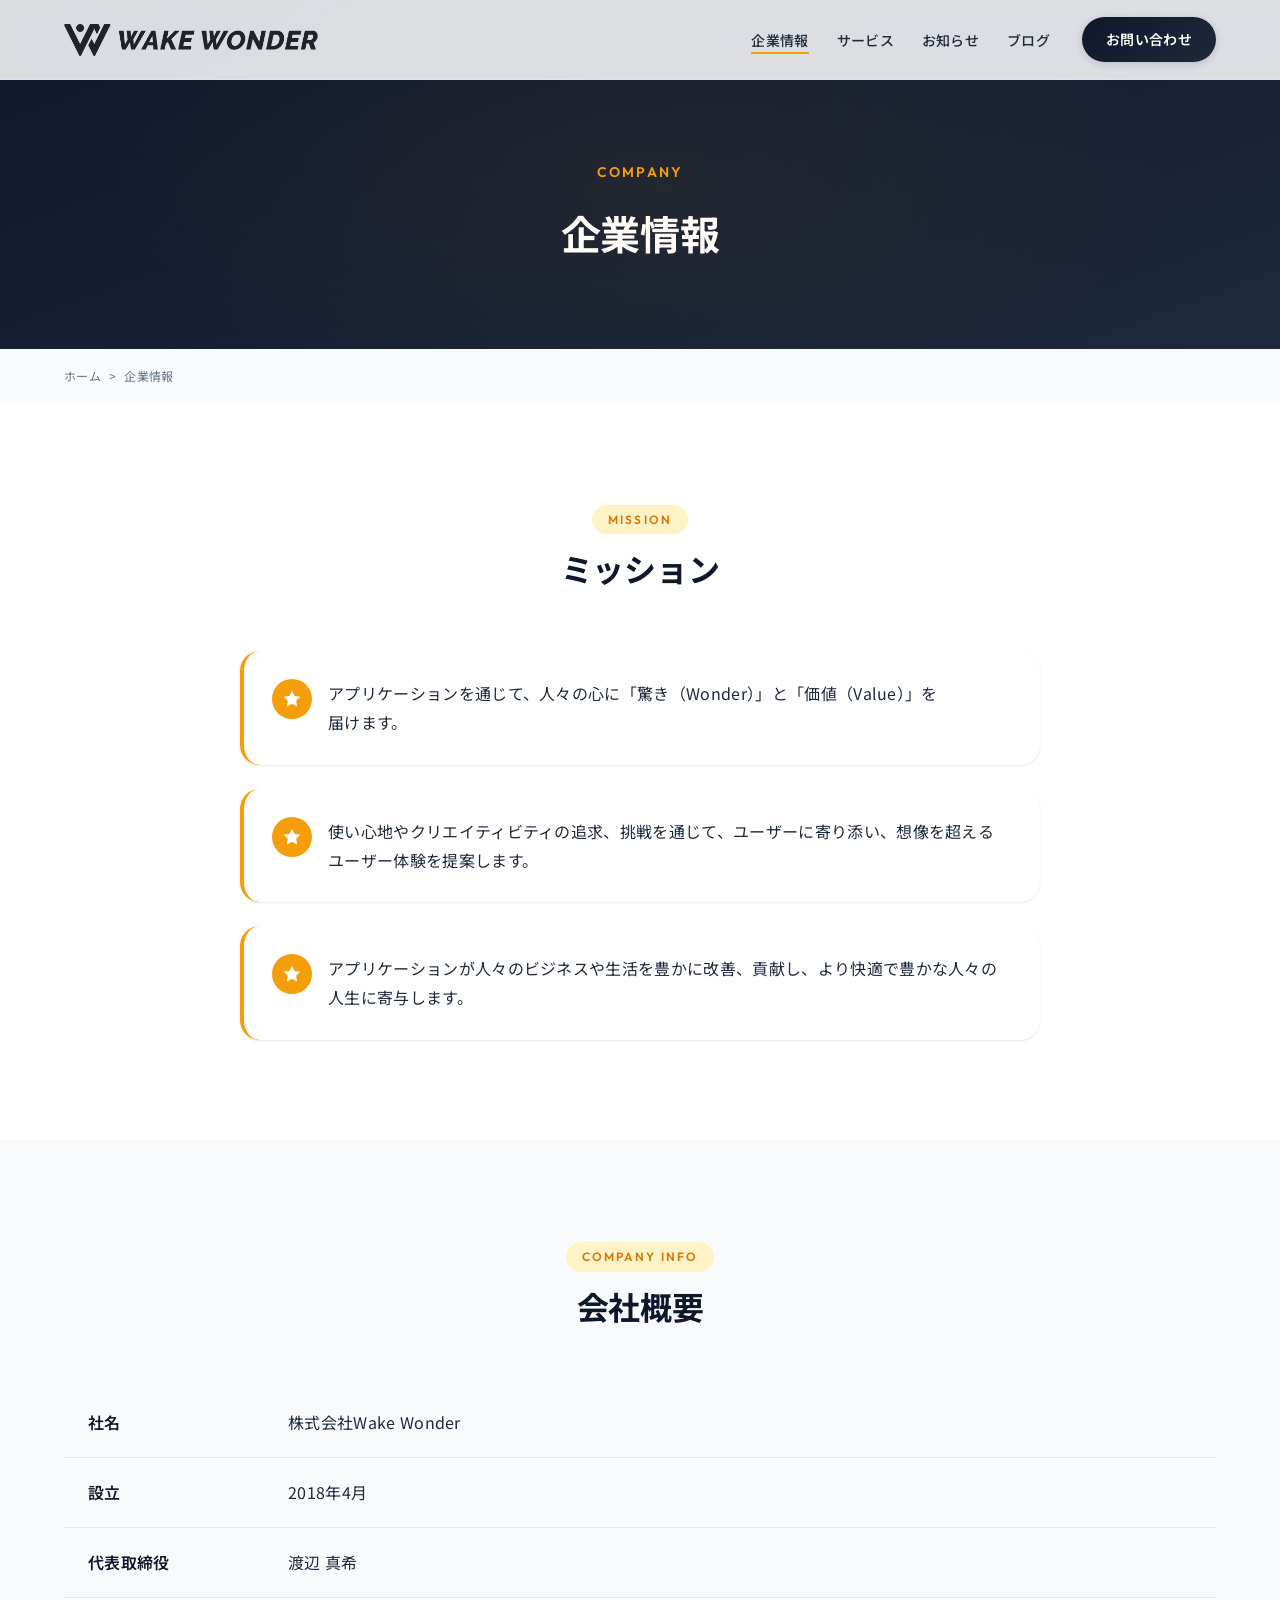
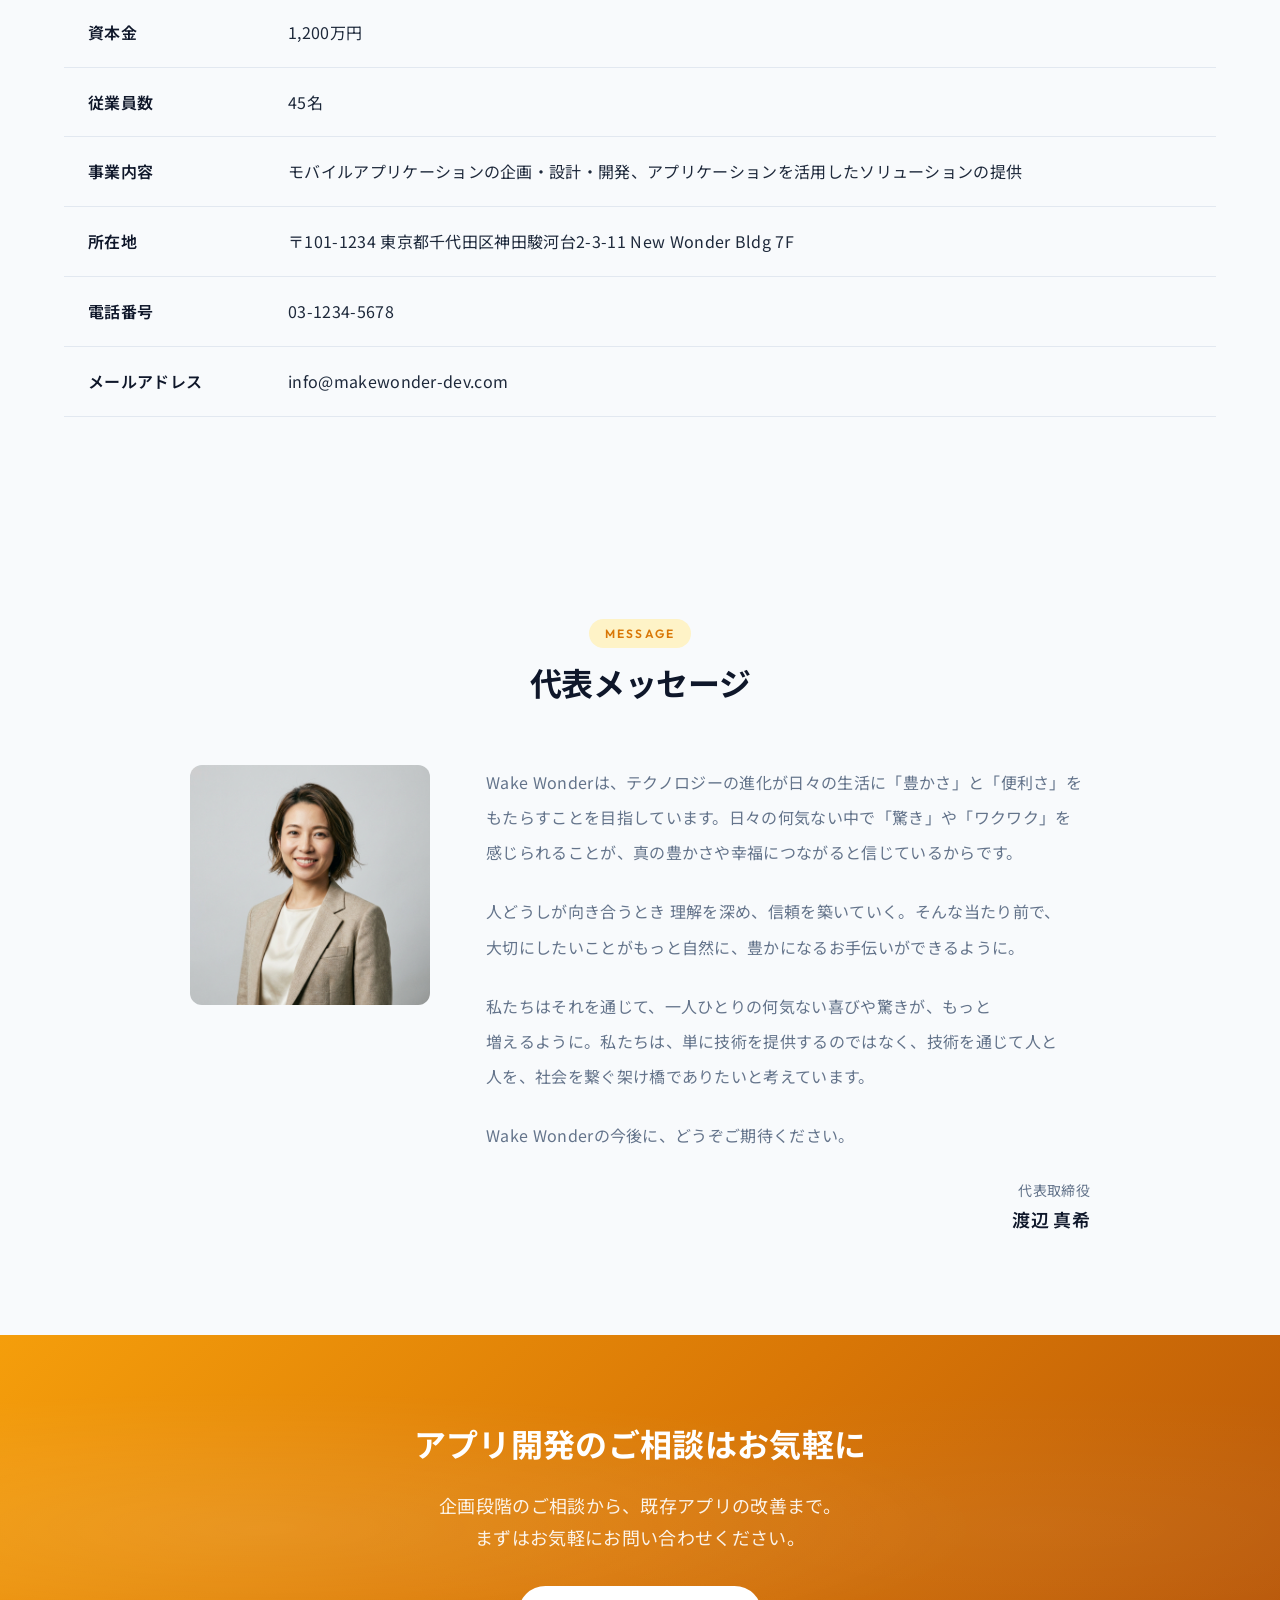
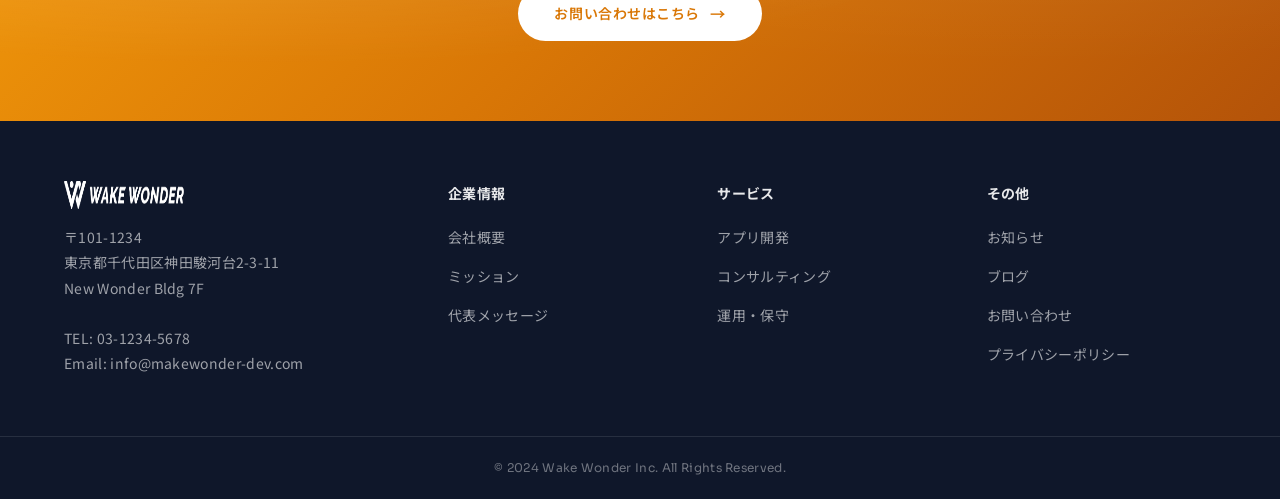
==== commit 0d376dab: "Add CEO portrait photo to about page message section - Generated professional headshot for CEO 渡辺 真希" ====
--- a/about.html
+++ b/about.html
@@ -127,13 +127,18 @@
           <h2 class="section-title">代表メッセージ</h2>
         </div>
         <div class="message-inner fade-in">
-          <p class="message-text">Wake Wonderは、テクノロジーの進化が日々の生活に「豊かさ」と「便利さ」をもたらすことを目指しています。日々の何気ない中で「驚き」や「ワクワク」を感じられることが、真の豊かさや幸福につながると信じているからです。</p>
-          <p class="message-text">人どうしが向き合うとき 理解を深め、信頼を築いていく。そんな当たり前で、大切にしたいことがもっと自然に、豊かになるお手伝いができるように。</p>
-          <p class="message-text">私たちはそれを通じて、一人ひとりの何気ない喜びや驚きが、もっと増えるように。私たちは、単に技術を提供するのではなく、技術を通じて人と人を、社会を繋ぐ架け橋でありたいと考えています。</p>
-          <p class="message-text">Wake Wonderの今後に、どうぞご期待ください。</p>
-          <div class="message-name">
-            <span>代表取締役</span>
-            渡辺 真希
+          <div class="message-photo">
+            <img src="images/ceo-watanabe.jpg" alt="代表取締役 渡辺 真希" width="300" height="300" loading="lazy">
+          </div>
+          <div class="message-body">
+            <p class="message-text">Wake Wonderは、テクノロジーの進化が日々の生活に「豊かさ」と「便利さ」をもたらすことを目指しています。日々の何気ない中で「驚き」や「ワクワク」を感じられることが、真の豊かさや幸福につながると信じているからです。</p>
+            <p class="message-text">人どうしが向き合うとき 理解を深め、信頼を築いていく。そんな当たり前で、大切にしたいことがもっと自然に、豊かになるお手伝いができるように。</p>
+            <p class="message-text">私たちはそれを通じて、一人ひとりの何気ない喜びや驚きが、もっと増えるように。私たちは、単に技術を提供するのではなく、技術を通じて人と人を、社会を繋ぐ架け橋でありたいと考えています。</p>
+            <p class="message-text">Wake Wonderの今後に、どうぞご期待ください。</p>
+            <div class="message-name">
+              <span>代表取締役</span>
+              渡辺 真希
+            </div>
           </div>
         </div>
       </div>
--- a/css/style.css
+++ b/css/style.css
@@ -1250,8 +1250,29 @@
 }
 
 .message-inner {
-  max-width: 800px;
+  max-width: 900px;
   margin: 0 auto;
+  display: flex;
+  gap: 56px;
+  align-items: flex-start;
+}
+
+.message-photo {
+  flex-shrink: 0;
+  width: 240px;
+}
+
+.message-photo img {
+  width: 100%;
+  height: 240px;
+  object-fit: cover;
+  object-position: center top;
+  border-radius: 12px;
+  display: block;
+}
+
+.message-body {
+  flex: 1;
 }
 
 .message-text {
@@ -1273,6 +1294,22 @@
   font-weight: 400;
   color: var(--color-text-light);
   display: block;
+}
+
+@media (max-width: 768px) {
+  .message-inner {
+    flex-direction: column;
+    gap: 32px;
+    align-items: center;
+  }
+
+  .message-photo {
+    width: 180px;
+  }
+
+  .message-photo img {
+    height: 180px;
+  }
 }
 
 /* --- Mission --- */
